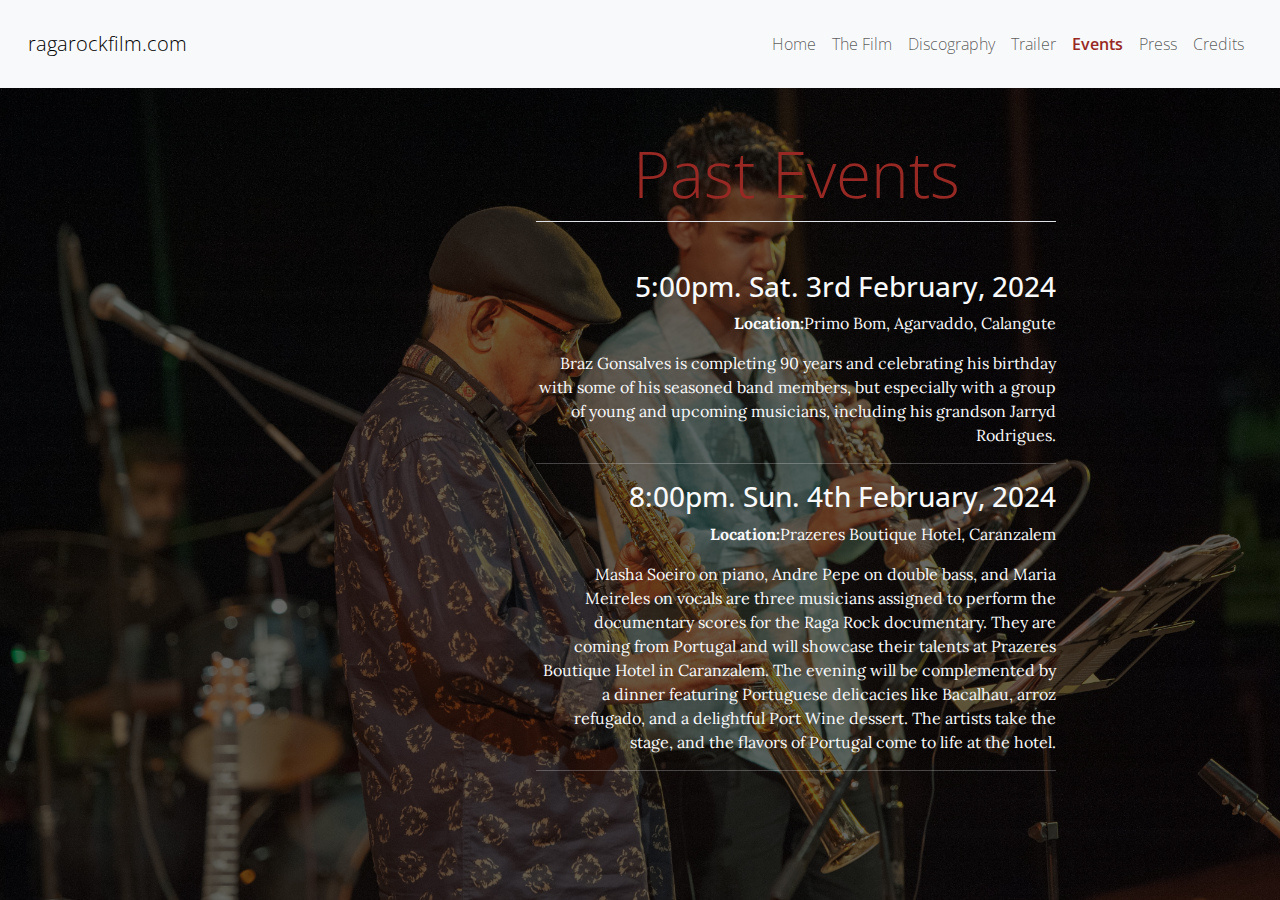
==== events.html @ 9b689518 "Initial Commit" ====
<!DOCTYPE html>
<html lang="en" class="h-100" data-bs-theme="auto">
	<head>
		<meta charset="utf-8" />
		<meta name="viewport" content="width=device-width, initial-scale=1" />
		<meta name="description" content="" />
		<meta name="author" content="Lotus Films, Goa" />
		<title>Raga Rock | Events</title>
		<link href="css/bootstrap.min.css" rel="stylesheet" />
		<link rel="preconnect" href="https://fonts.googleapis.com" />
		<link rel="preconnect" href="https://fonts.gstatic.com" crossorigin />
		<link
			href="https://fonts.googleapis.com/css2?family=Bevan&family=EB+Garamond:ital,wght@0,400..800;1,400..800&family=Lora:ital,wght@0,400..700;1,400..700&family=Open+Sans:ital,wght@0,300..800;1,300..800&display=swap"
			rel="stylesheet"
		/>
		<link href="css/fonts.css" rel="stylesheet" />
		<style>
			main {
				background-image: linear-gradient(rgba(0, 0, 0, 0.6), rgba(0, 0, 0, 0.6)), url("img/PXL_1023.jpg");
				height: 100%;
				background-position: center;
				background-repeat: no-repeat;
				background-size: cover;
			}
		</style>
	</head>
	<body class="d-flex h-100 text-center open-sans">
		<div class="cover-container d-flex w-100 h-100 mx-auto flex-column">
			<nav class="navbar navbar-expand-lg bg-body-tertiary">
				<div class="container-fluid my-3 mx-3">
					<a class="navbar-brand" href="https://ragarockfilm.com">ragarockfilm.com</a>
					<button
						class="navbar-toggler"
						type="button"
						data-bs-toggle="collapse"
						data-bs-target="#navbarSupportedContent"
						aria-controls="navbarSupportedContent"
						aria-expanded="false"
						aria-label="Toggle navigation"
					>
						<span class="navbar-toggler-icon"></span>
					</button>
					<div class="collapse navbar-collapse" id="navbarSupportedContent">
						<ul class="navbar-nav ms-auto mb-2 mb-lg-0">
							<li class="nav-item">
								<a href="index.html" class="nav-link">Home</a>
							</li>
							<li class="nav-item">
								<a href="thefilm.html" class="nav-link">The Film</a>
							</li>
							<li class="nav-item">
								<a href="discography.html" class="nav-link">Discography</a>
							</li>

							<li class="nav-item">
								<a href="trailer.html" class="nav-link">Trailer</a>
							</li>
							<li class="nav-item">
								<a href="events.html" class="nav-link active" aria-content="page">Events</a>
							</li>
							<li class="nav-item">
								<a href="press.html" class="nav-link">Press</a>
							</li>
							<li class="nav-item">
								<a href="credits.html" class="nav-link">Credits</a>
							</li>
						</ul>
					</div>
				</div>
			</nav>
			<main class="px-3 text-light py-5">
				<div class="col-md-5 offset-md-5">
					<div class="display-3 border-bottom pb-2 mb-5">Past Events</div>
					<h3 class="text-end">5:00pm. Sat. 3rd February, 2024</h3>
					<p class="text-end"><strong>Location:</strong>Primo Bom, Agarvaddo, Calangute</p>
					<p class="text-end g-5">
						Braz Gonsalves is completing 90 years and celebrating his birthday with some of his seasoned band members, but especially with a group
						of young and upcoming musicians, including his grandson Jarryd Rodrigues.
					</p>
					<hr />
					<h3 class="text-end">8:00pm. Sun. 4th February, 2024</h3>
					<p class="text-end"><strong>Location:</strong>Prazeres Boutique Hotel, Caranzalem</p>
					<p class="text-end g-5">
						Masha Soeiro on piano, Andre Pepe on double bass, and Maria Meireles on vocals are three musicians assigned to perform the documentary
						scores for the Raga Rock documentary. They are coming from Portugal and will showcase their talents at Prazeres Boutique Hotel in
						Caranzalem. The evening will be complemented by a dinner featuring Portuguese delicacies like Bacalhau, arroz refugado, and a delightful
						Port Wine dessert. The artists take the stage, and the flavors of Portugal come to life at the hotel.
					</p>
					<hr />
				</div>
			</main>
		</div>
		<script src="../assets/dist/js/bootstrap.bundle.min.js"></script>
	</body>
</html>
---- css/fonts.css ----
.bevan {
	font-family: "Bevan", serif;
	font-weight: 400;
	font-size: 80px;
	font-style: normal;
	color: #972823;
}

.open-sans {
	font-family: "Open Sans", sans-serif;
	font-optical-sizing: auto;
	font-weight: 300;
	font-style: normal;
	font-variation-settings: "wdth" 100;
}

.lora {
	font-family: "Lora", serif;
	font-optical-sizing: auto;
	font-weight: 400;
	font-style: normal;
}

p {
	font-family: "Lora", serif;
	font-optical-sizing: auto;
	font-weight: 400;
	font-style: normal;
}

.display-1, .display-2, .display-3, .display-4, .display-5, .display-6, h5.open-sans, h4.open-sans {
	color: #972823;
}

.navbar-nav li.nav-item a.active {
	color: #972823;
	font-weight: 600;
}

p a {
	text-decoration: none;
	color: #972823;
}
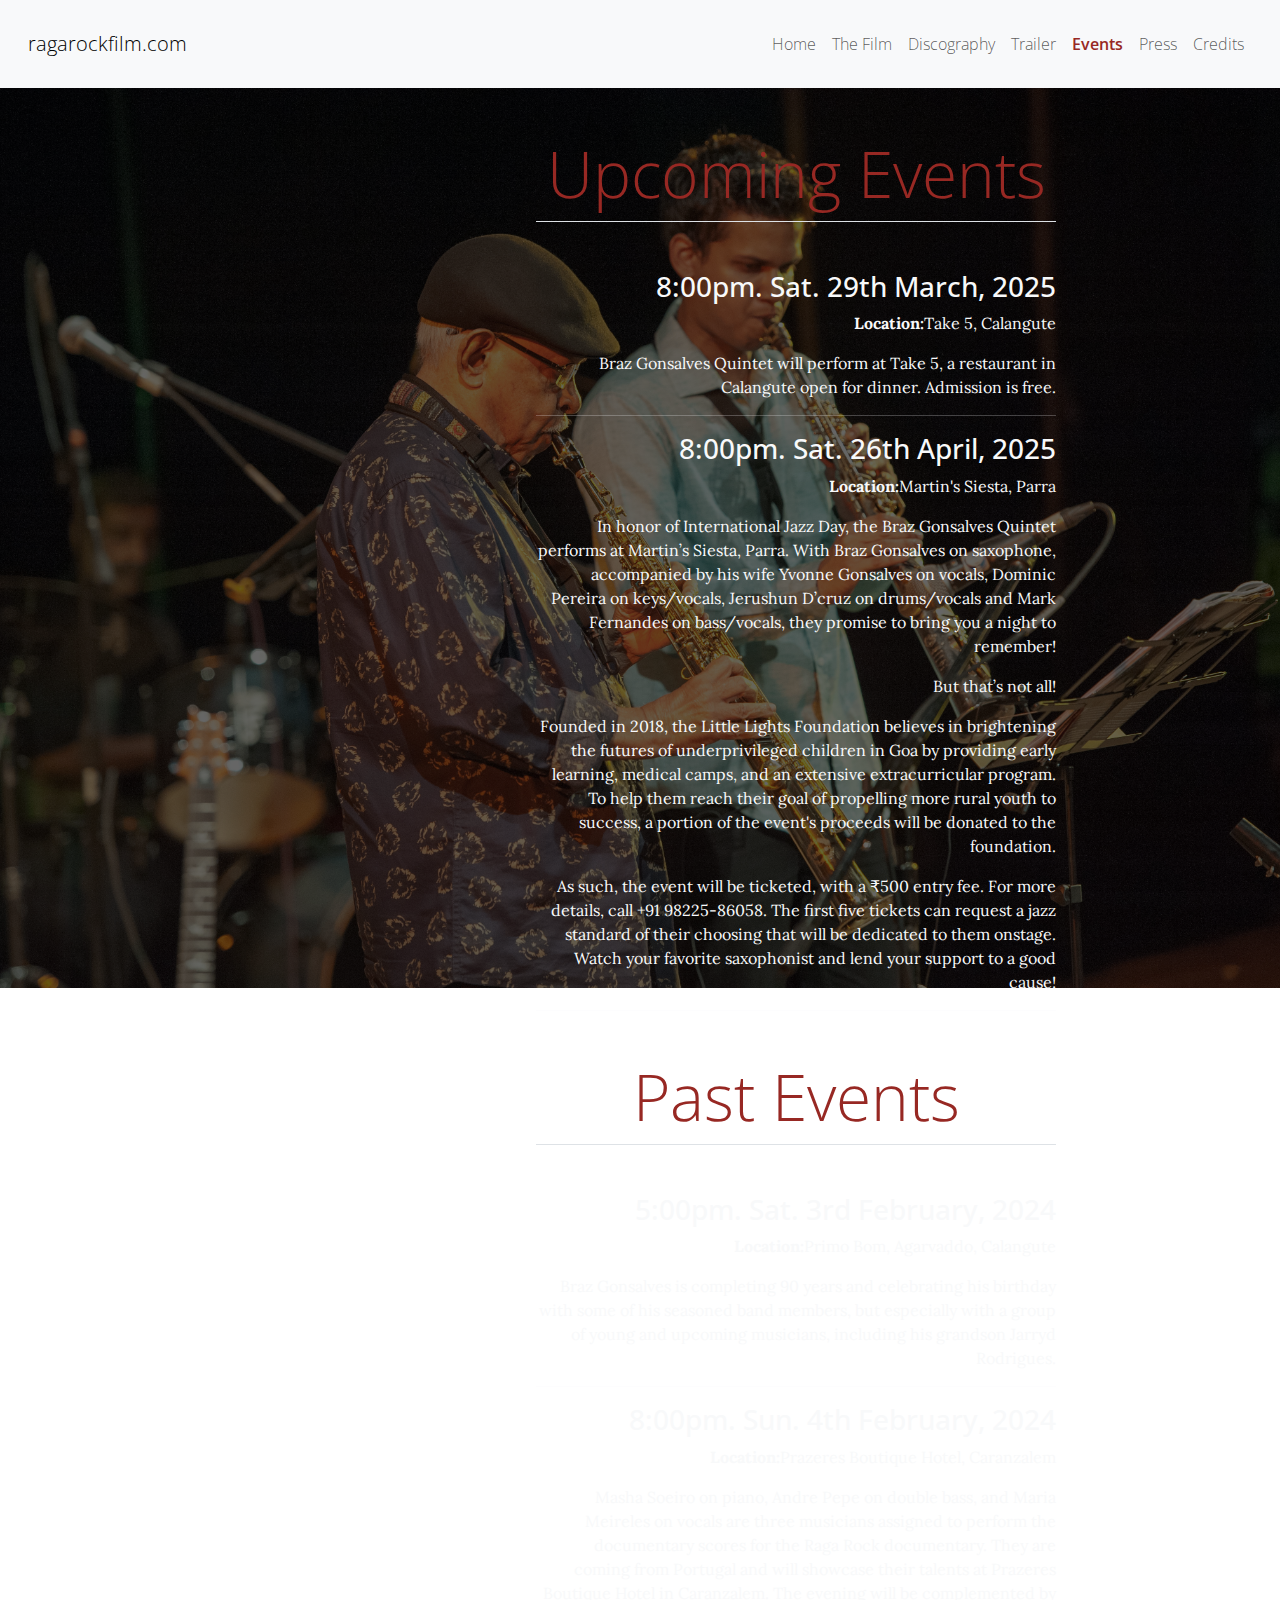
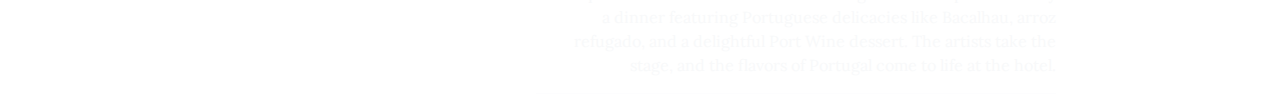
==== commit cc5484af: "Updated 1 image and added events" ====
--- a/events.html
+++ b/events.html
@@ -70,6 +70,30 @@
 			</nav>
 			<main class="px-3 text-light py-5">
 				<div class="col-md-5 offset-md-5">
+					<div class="display-3 border-bottom pb-2 mb-5">Upcoming Events</div>
+					<h3 class="text-end">8:00pm. Sat. 29th March, 2025</h3>
+					<p class="text-end"><strong>Location:</strong>Take 5, Calangute</p>
+					<p class="text-end g-5">Braz Gonsalves Quintet will perform at Take 5, a restaurant in Calangute open for dinner. Admission is free.</p>
+					<hr />
+					<h3 class="text-end">8:00pm. Sat. 26th April, 2025</h3>
+					<p class="text-end"><strong>Location:</strong>Martin's Siesta, Parra</p>
+					<p class="text-end g-5">
+						In honor of International Jazz Day, the Braz Gonsalves Quintet performs at Martin’s Siesta, Parra. With Braz Gonsalves on saxophone,
+						accompanied by his wife Yvonne Gonsalves on vocals, Dominic Pereira on keys/vocals, Jerushun D’cruz on drums/vocals and Mark Fernandes
+						on bass/vocals, they promise to bring you a night to remember!
+					</p>
+					<p class="text-end g-5">But that’s not all!</p>
+					<p class="text-end g-5">
+						Founded in 2018, the Little Lights Foundation believes in brightening the futures of underprivileged children in Goa by providing early
+						learning, medical camps, and an extensive extracurricular program. To help them reach their goal of propelling more rural youth to
+						success, a portion of the event's proceeds will be donated to the foundation.
+					</p>
+					<p class="text-end g-5">
+						As such, the event will be ticketed, with a ₹500 entry fee. For more details, call +91 98225-86058. The first five tickets can request a
+						jazz standard of their choosing that will be dedicated to them onstage. Watch your favorite saxophonist and lend your support to a good
+						cause!
+					</p>
+					<hr class="mb-5" />
 					<div class="display-3 border-bottom pb-2 mb-5">Past Events</div>
 					<h3 class="text-end">5:00pm. Sat. 3rd February, 2024</h3>
 					<p class="text-end"><strong>Location:</strong>Primo Bom, Agarvaddo, Calangute</p>
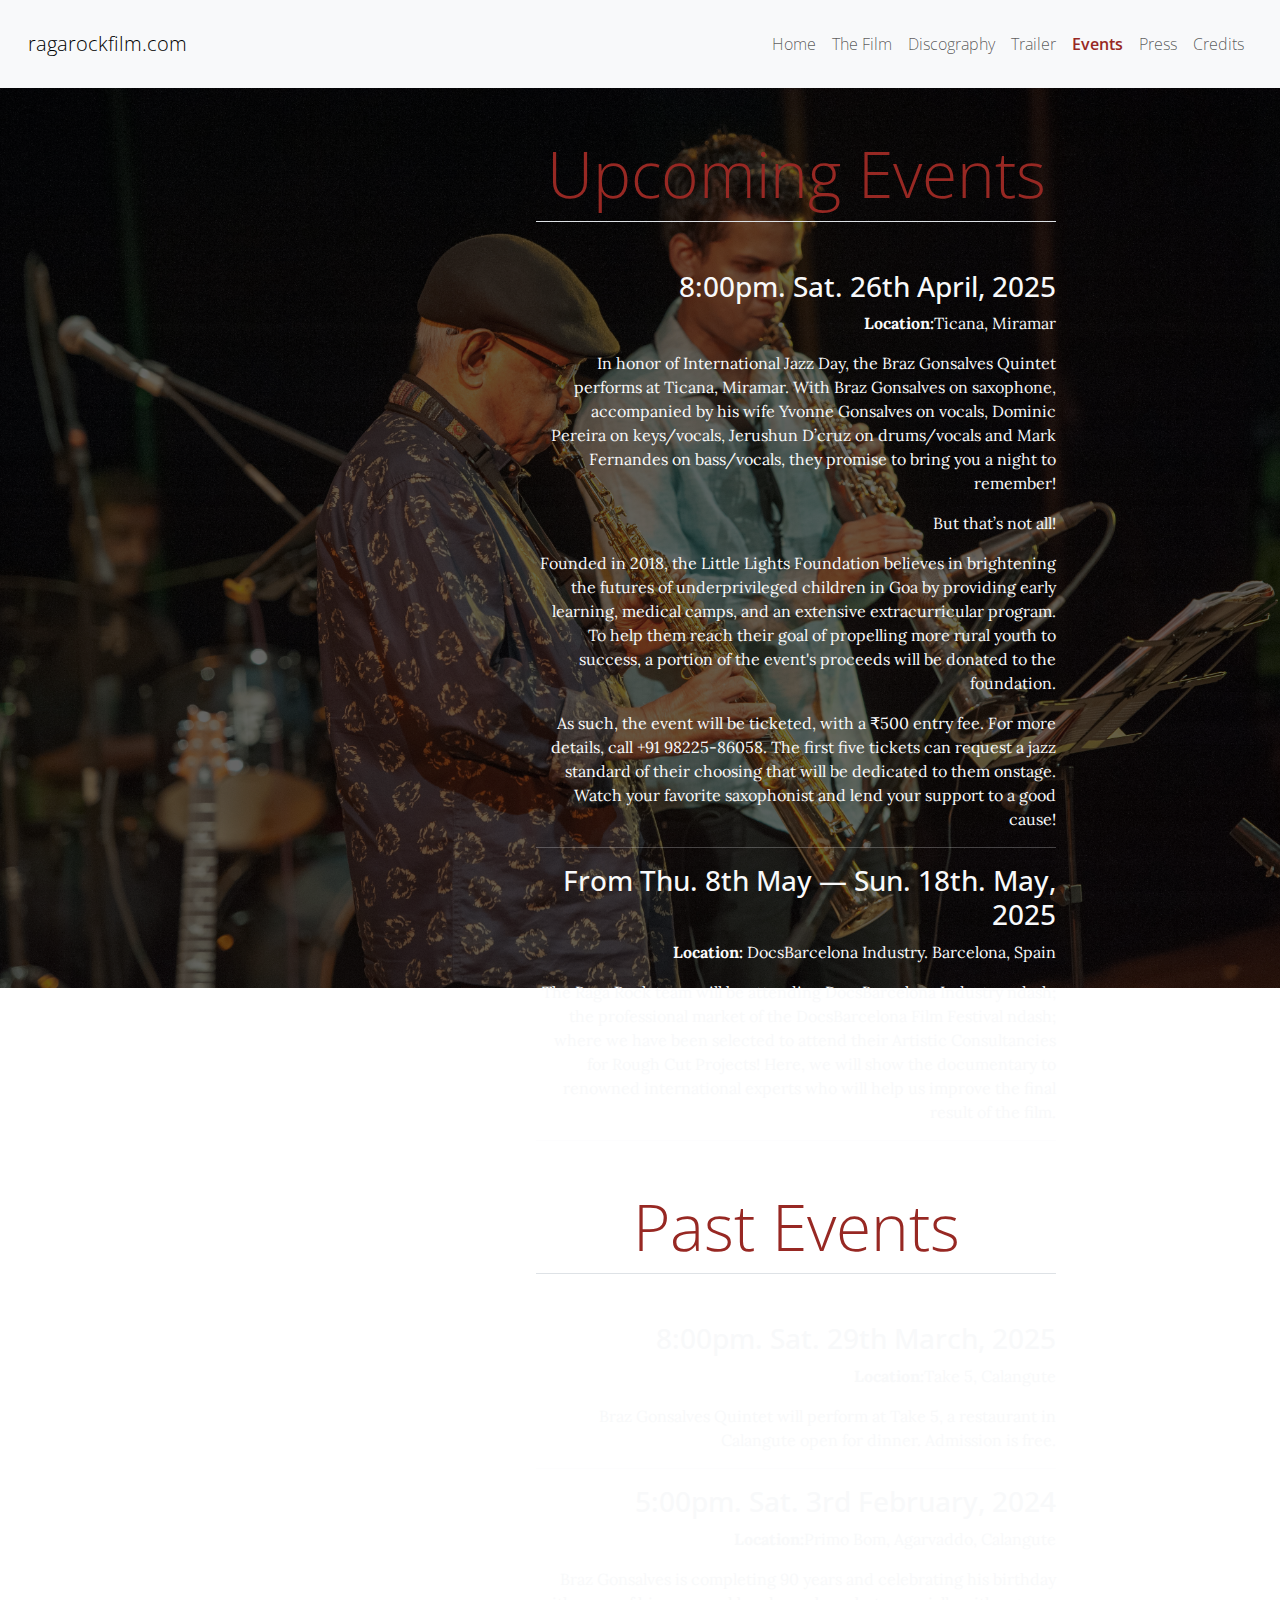
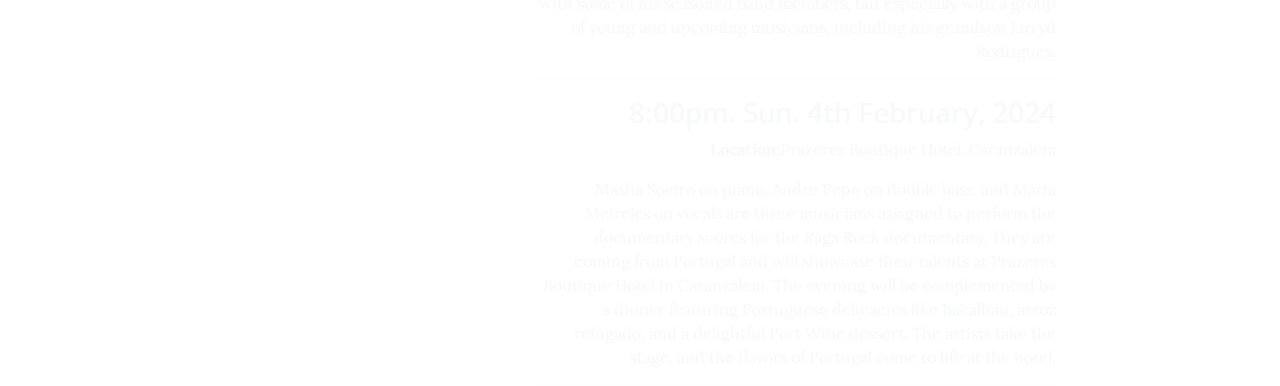
==== commit 70278029: "Updated events" ====
--- a/events.html
+++ b/events.html
@@ -71,14 +71,10 @@
 			<main class="px-3 text-light py-5">
 				<div class="col-md-5 offset-md-5">
 					<div class="display-3 border-bottom pb-2 mb-5">Upcoming Events</div>
-					<h3 class="text-end">8:00pm. Sat. 29th March, 2025</h3>
-					<p class="text-end"><strong>Location:</strong>Take 5, Calangute</p>
-					<p class="text-end g-5">Braz Gonsalves Quintet will perform at Take 5, a restaurant in Calangute open for dinner. Admission is free.</p>
-					<hr />
 					<h3 class="text-end">8:00pm. Sat. 26th April, 2025</h3>
-					<p class="text-end"><strong>Location:</strong>Martin's Siesta, Parra</p>
+					<p class="text-end"><strong>Location:</strong>Ticana, Miramar</p>
 					<p class="text-end g-5">
-						In honor of International Jazz Day, the Braz Gonsalves Quintet performs at Martin’s Siesta, Parra. With Braz Gonsalves on saxophone,
+						In honor of International Jazz Day, the Braz Gonsalves Quintet performs at Ticana, Miramar. With Braz Gonsalves on saxophone,
 						accompanied by his wife Yvonne Gonsalves on vocals, Dominic Pereira on keys/vocals, Jerushun D’cruz on drums/vocals and Mark Fernandes
 						on bass/vocals, they promise to bring you a night to remember!
 					</p>
@@ -93,8 +89,20 @@
 						jazz standard of their choosing that will be dedicated to them onstage. Watch your favorite saxophonist and lend your support to a good
 						cause!
 					</p>
+					<hr />
+					<h3 class="text-end">From Thu. 8th May &mdash; Sun. 18th. May, 2025</h3>
+					<p class="text-end"><strong>Location:</strong> DocsBarcelona Industry. Barcelona, Spain</p>
+					<p class="text-end g-5">
+						The Raga Rock team will be attending DocsBarcelona Industry ndash; the professional market of the DocsBarcelona Film Festival ndash;
+						where we have been selected to attend their Artistic Consultancies for Rough Cut Projects! Here, we will show the documentary to
+						renowned international experts who will help us improve the final result of the film.
+					</p>
 					<hr class="mb-5" />
 					<div class="display-3 border-bottom pb-2 mb-5">Past Events</div>
+					<h3 class="text-end">8:00pm. Sat. 29th March, 2025</h3>
+					<p class="text-end"><strong>Location:</strong>Take 5, Calangute</p>
+					<p class="text-end g-5">Braz Gonsalves Quintet will perform at Take 5, a restaurant in Calangute open for dinner. Admission is free.</p>
+					<hr />
 					<h3 class="text-end">5:00pm. Sat. 3rd February, 2024</h3>
 					<p class="text-end"><strong>Location:</strong>Primo Bom, Agarvaddo, Calangute</p>
 					<p class="text-end g-5">
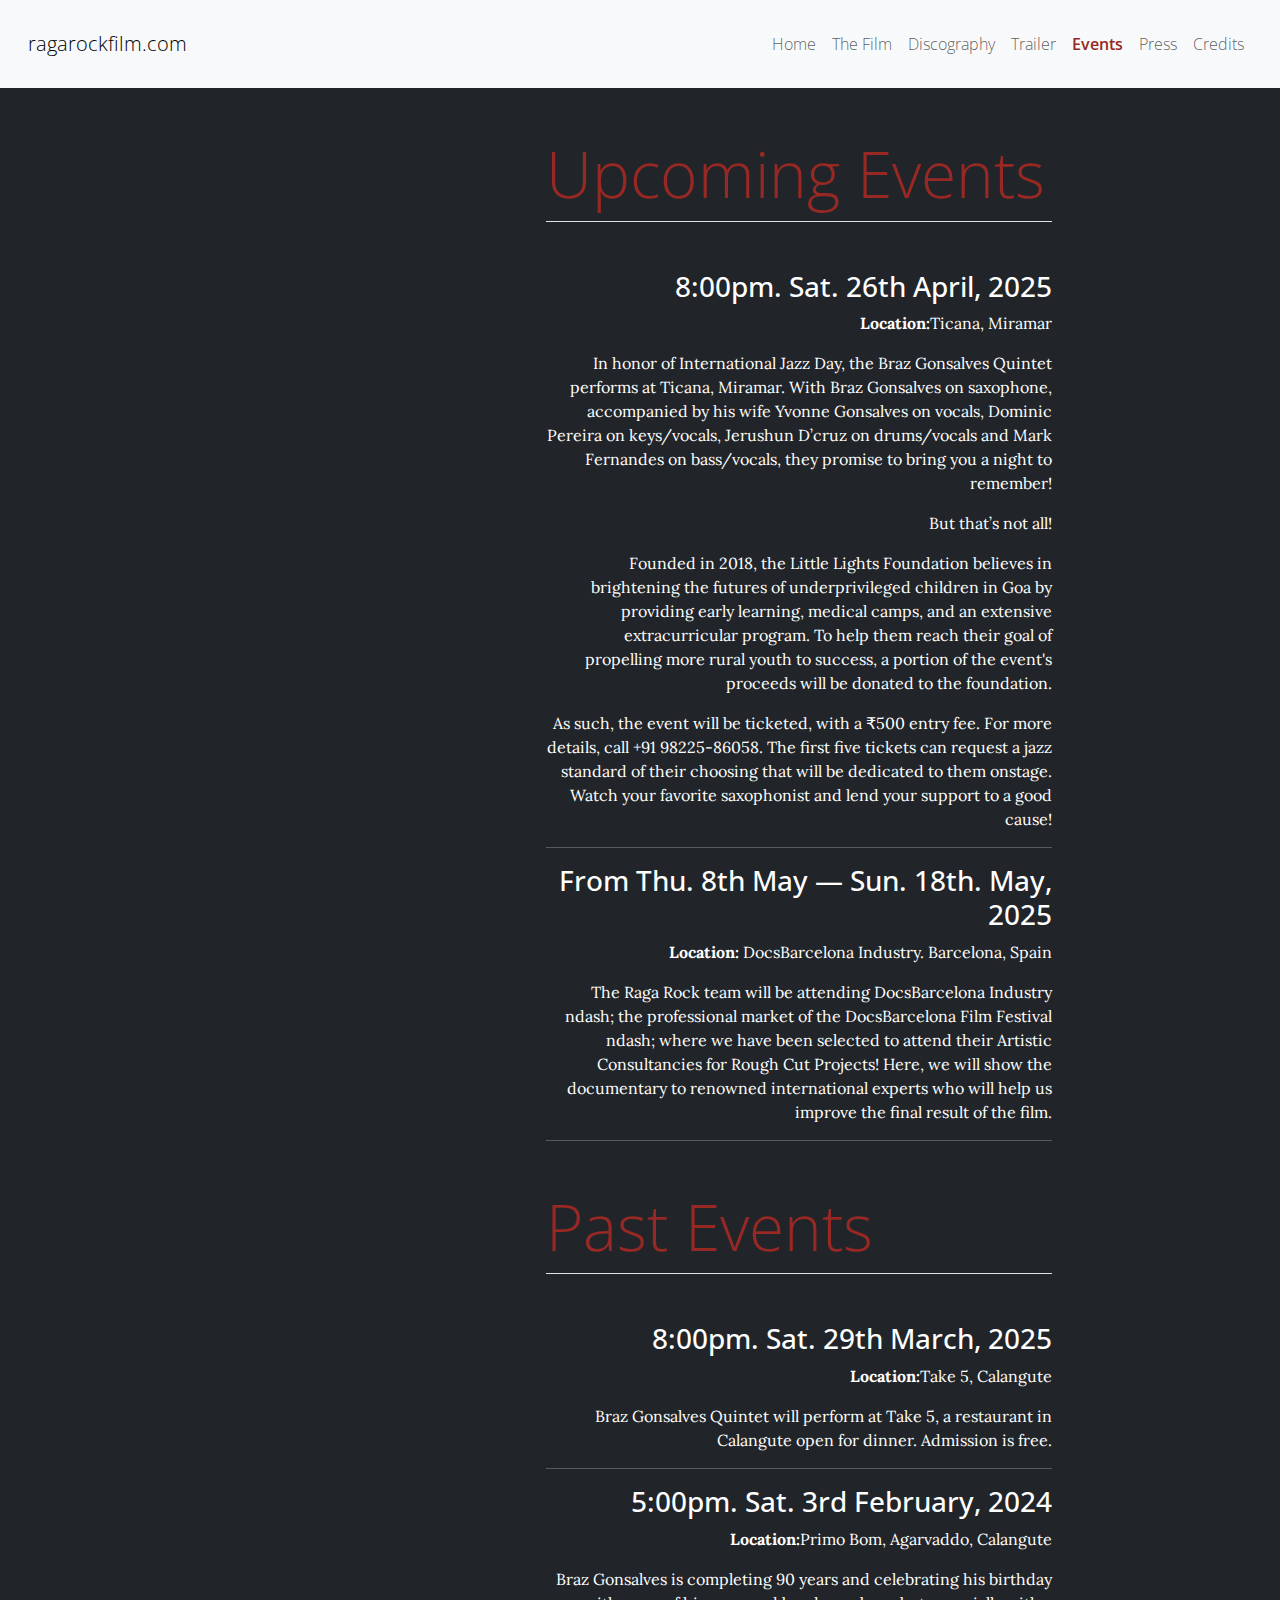
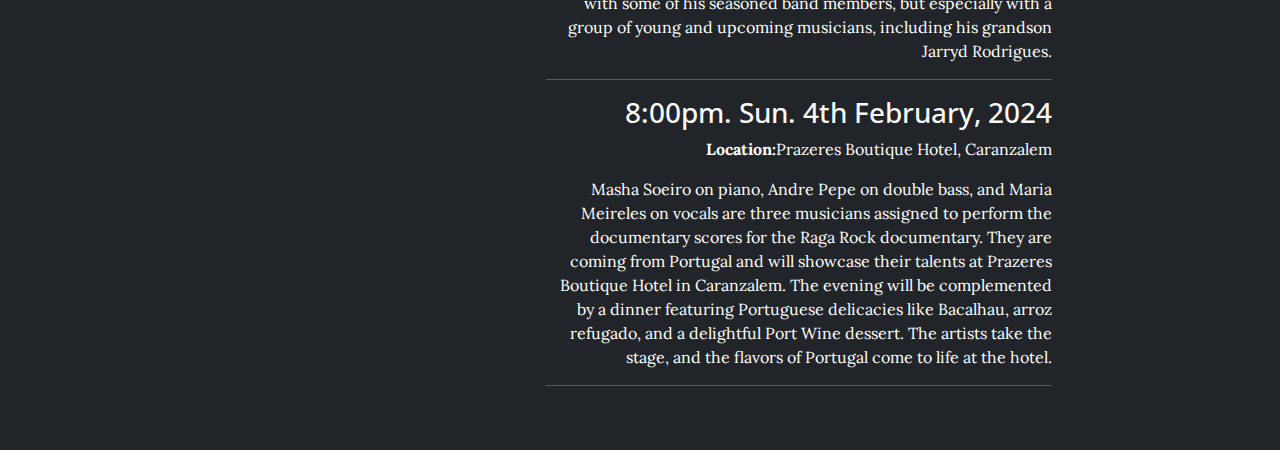
==== commit fba664bf: "Removed background image" ====
--- a/events.html
+++ b/events.html
@@ -14,17 +14,18 @@
 			rel="stylesheet"
 		/>
 		<link href="css/fonts.css" rel="stylesheet" />
+		<!--
 		<style>
 			main {
-				background-image: linear-gradient(rgba(0, 0, 0, 0.6), rgba(0, 0, 0, 0.6)), url("img/PXL_1023.jpg");
-				height: 100%;
+				background-image: url("img/PXL_1023.jpg");
+				height: 100vh;
 				background-position: center;
-				background-repeat: no-repeat;
 				background-size: cover;
 			}
 		</style>
+	-->
 	</head>
-	<body class="d-flex h-100 text-center open-sans">
+	<body class="open-sans">
 		<div class="cover-container d-flex w-100 h-100 mx-auto flex-column">
 			<nav class="navbar navbar-expand-lg bg-body-tertiary">
 				<div class="container-fluid my-3 mx-3">
@@ -68,57 +69,69 @@
 					</div>
 				</div>
 			</nav>
-			<main class="px-3 text-light py-5">
-				<div class="col-md-5 offset-md-5">
-					<div class="display-3 border-bottom pb-2 mb-5">Upcoming Events</div>
-					<h3 class="text-end">8:00pm. Sat. 26th April, 2025</h3>
-					<p class="text-end"><strong>Location:</strong>Ticana, Miramar</p>
-					<p class="text-end g-5">
-						In honor of International Jazz Day, the Braz Gonsalves Quintet performs at Ticana, Miramar. With Braz Gonsalves on saxophone,
-						accompanied by his wife Yvonne Gonsalves on vocals, Dominic Pereira on keys/vocals, Jerushun D’cruz on drums/vocals and Mark Fernandes
-						on bass/vocals, they promise to bring you a night to remember!
-					</p>
-					<p class="text-end g-5">But that’s not all!</p>
-					<p class="text-end g-5">
-						Founded in 2018, the Little Lights Foundation believes in brightening the futures of underprivileged children in Goa by providing early
-						learning, medical camps, and an extensive extracurricular program. To help them reach their goal of propelling more rural youth to
-						success, a portion of the event's proceeds will be donated to the foundation.
-					</p>
-					<p class="text-end g-5">
-						As such, the event will be ticketed, with a ₹500 entry fee. For more details, call +91 98225-86058. The first five tickets can request a
-						jazz standard of their choosing that will be dedicated to them onstage. Watch your favorite saxophonist and lend your support to a good
-						cause!
-					</p>
-					<hr />
-					<h3 class="text-end">From Thu. 8th May &mdash; Sun. 18th. May, 2025</h3>
-					<p class="text-end"><strong>Location:</strong> DocsBarcelona Industry. Barcelona, Spain</p>
-					<p class="text-end g-5">
-						The Raga Rock team will be attending DocsBarcelona Industry ndash; the professional market of the DocsBarcelona Film Festival ndash;
-						where we have been selected to attend their Artistic Consultancies for Rough Cut Projects! Here, we will show the documentary to
-						renowned international experts who will help us improve the final result of the film.
-					</p>
-					<hr class="mb-5" />
-					<div class="display-3 border-bottom pb-2 mb-5">Past Events</div>
-					<h3 class="text-end">8:00pm. Sat. 29th March, 2025</h3>
-					<p class="text-end"><strong>Location:</strong>Take 5, Calangute</p>
-					<p class="text-end g-5">Braz Gonsalves Quintet will perform at Take 5, a restaurant in Calangute open for dinner. Admission is free.</p>
-					<hr />
-					<h3 class="text-end">5:00pm. Sat. 3rd February, 2024</h3>
-					<p class="text-end"><strong>Location:</strong>Primo Bom, Agarvaddo, Calangute</p>
-					<p class="text-end g-5">
-						Braz Gonsalves is completing 90 years and celebrating his birthday with some of his seasoned band members, but especially with a group
-						of young and upcoming musicians, including his grandson Jarryd Rodrigues.
-					</p>
-					<hr />
-					<h3 class="text-end">8:00pm. Sun. 4th February, 2024</h3>
-					<p class="text-end"><strong>Location:</strong>Prazeres Boutique Hotel, Caranzalem</p>
-					<p class="text-end g-5">
-						Masha Soeiro on piano, Andre Pepe on double bass, and Maria Meireles on vocals are three musicians assigned to perform the documentary
-						scores for the Raga Rock documentary. They are coming from Portugal and will showcase their talents at Prazeres Boutique Hotel in
-						Caranzalem. The evening will be complemented by a dinner featuring Portuguese delicacies like Bacalhau, arroz refugado, and a delightful
-						Port Wine dessert. The artists take the stage, and the flavors of Portugal come to life at the hotel.
-					</p>
-					<hr />
+			<main class="px-3 text-bg-dark py-5 bg-image">
+				<div class="row">
+					<div class="col-md-5 offset-md-5">
+						<div class="display-3 border-bottom pb-2 mb-5">Upcoming Events</div>
+						<h3 class="text-end">8:00pm. Sat. 26th April, 2025</h3>
+						<p class="text-end"><strong>Location:</strong>Ticana, Miramar</p>
+						<p class="text-end g-5">
+							In honor of International Jazz Day, the Braz Gonsalves Quintet performs at Ticana, Miramar. With Braz Gonsalves on saxophone,
+							accompanied by his wife Yvonne Gonsalves on vocals, Dominic Pereira on keys/vocals, Jerushun D’cruz on drums/vocals and Mark
+							Fernandes on bass/vocals, they promise to bring you a night to remember!
+						</p>
+						<p class="text-end g-5">But that’s not all!</p>
+						<p class="text-end g-5">
+							Founded in 2018, the Little Lights Foundation believes in brightening the futures of underprivileged children in Goa by providing
+							early learning, medical camps, and an extensive extracurricular program. To help them reach their goal of propelling more rural
+							youth to success, a portion of the event's proceeds will be donated to the foundation.
+						</p>
+						<p class="text-end g-5">
+							As such, the event will be ticketed, with a ₹500 entry fee. For more details, call +91 98225-86058. The first five tickets can
+							request a jazz standard of their choosing that will be dedicated to them onstage. Watch your favorite saxophonist and lend your
+							support to a good cause!
+						</p>
+						<hr />
+						<h3 class="text-end">From Thu. 8th May &mdash; Sun. 18th. May, 2025</h3>
+						<p class="text-end"><strong>Location:</strong> DocsBarcelona Industry. Barcelona, Spain</p>
+						<p class="text-end g-5">
+							The Raga Rock team will be attending DocsBarcelona Industry ndash; the professional market of the DocsBarcelona Film Festival ndash;
+							where we have been selected to attend their Artistic Consultancies for Rough Cut Projects! Here, we will show the documentary to
+							renowned international experts who will help us improve the final result of the film.
+						</p>
+						<hr class="mb-5" />
+						<div class="display-3 border-bottom pb-2 mb-5">Past Events</div>
+
+						<h3 class="text-end">8:00pm. Sat. 29th March, 2025</h3>
+
+						<p class="text-end"><strong>Location:</strong>Take 5, Calangute</p>
+
+						<p class="text-end g-5">Braz Gonsalves Quintet will perform at Take 5, a restaurant in Calangute open for dinner. Admission is free.</p>
+
+						<hr />
+
+						<h3 class="text-end">5:00pm. Sat. 3rd February, 2024</h3>
+
+						<p class="text-end"><strong>Location:</strong>Primo Bom, Agarvaddo, Calangute</p>
+
+						<p class="text-end g-5">
+							Braz Gonsalves is completing 90 years and celebrating his birthday with some of his seasoned band members, but especially with a
+							group of young and upcoming musicians, including his grandson Jarryd Rodrigues.
+						</p>
+						<hr />
+
+						<h3 class="text-end">8:00pm. Sun. 4th February, 2024</h3>
+
+						<p class="text-end"><strong>Location:</strong>Prazeres Boutique Hotel, Caranzalem</p>
+
+						<p class="text-end g-5">
+							Masha Soeiro on piano, Andre Pepe on double bass, and Maria Meireles on vocals are three musicians assigned to perform the
+							documentary scores for the Raga Rock documentary. They are coming from Portugal and will showcase their talents at Prazeres Boutique
+							Hotel in Caranzalem. The evening will be complemented by a dinner featuring Portuguese delicacies like Bacalhau, arroz refugado, and
+							a delightful Port Wine dessert. The artists take the stage, and the flavors of Portugal come to life at the hotel.
+						</p>
+						<hr />
+					</div>
 				</div>
 			</main>
 		</div>
